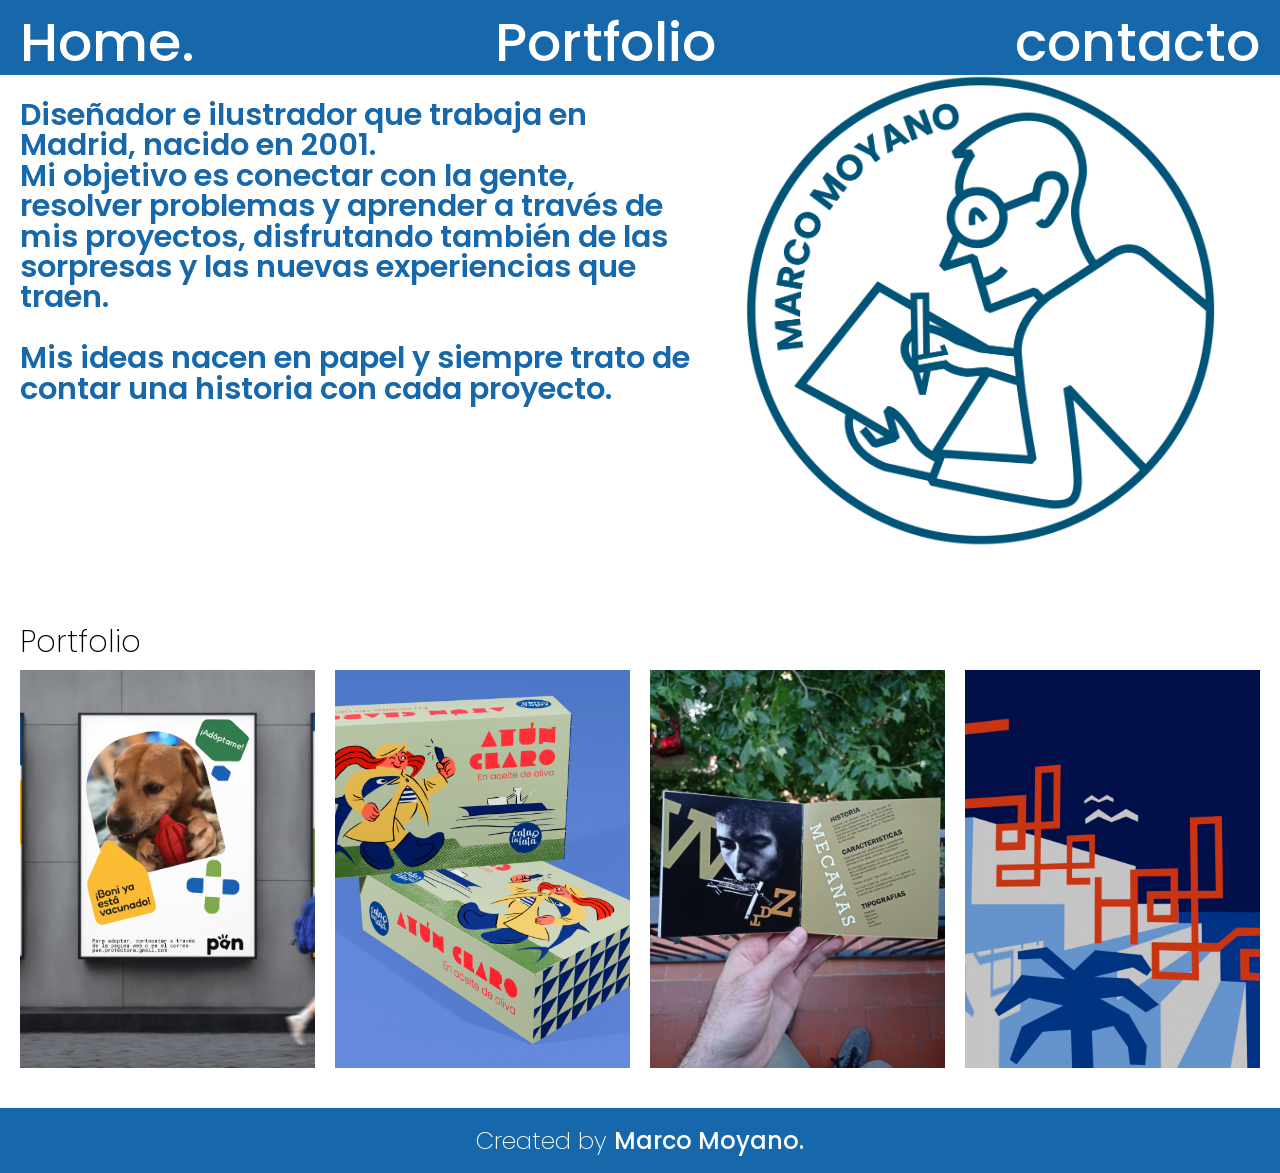
==== index.html @ 46b27351 "subir el portfolio a github" ====
<!DOCTYPE html>
<html lang="en">
<head>
    <meta charset="UTF-8">
    <meta name="viewport" content="width=device-width, initial-scale=1.0">
    <title>Document</title>

    <link href="css/estilos.css" rel="stylesheet">
    <link href="recursos/normalize.css" rel="stylesheet">
    <link href="recursos/poppins.css" rel="stylesheet">

    <link rel="preconnect" href="https://fonts.googleapis.com">
    <link rel="preconnect" href="https://fonts.gstatic.com" crossorigin>
    <link href="https://fonts.googleapis.com/css2?family=Poppins:ital,wght@0,100;0,200;0,300;0,400;0,500;0,600;0,700;0,800;0,900;1,100;1,200;1,300;1,400;1,500;1,600;1,700;1,800;1,900&display=swap" rel="stylesheet">

    <link rel="shortcut icon" href="">

    

</head>



<body>

    <nav class="flex nav poppins-medium">       
        
       
        <a href="#home"><p class="navdiv zoom2">Home.</p></a>
        <a href="#portfolio"><p class="navdiv zoom2">Portfolio</p></a>
        <a href="/contacto.html"><p class="navdiv zoom2">contacto</p></a>
        
    </nav>


 

                <div class="container3" id="home">
                    
                   

                    <p class="poppins-semibold biotext bio_side" >Diseñador e ilustrador que trabaja en Madrid, nacido en 2001.  <br>    
                      Mi objetivo es conectar con la gente, resolver problemas y aprender a través de mis proyectos, disfrutando también de las sorpresas y las nuevas experiencias que traen.
                       <br><br> Mis ideas nacen en papel y siempre trato de contar una historia con cada proyecto.
                    </p>
                    
                     
                     

                    <img src="recursos/imagenes/Logotipo_marcomoyano.png" class="bioimg" alt="chico sosteniendo un cartel tipográfico">
                    
                </div>
                <div>
                    <p class="poppins-extralight portfoliotitulo" id="portfolio" >Portfolio </p>
                </div>
               
                <div class="container4" id="contenedor-portafolio">
                  
                   <div class="poppins-regular" id="cursor-personalizado">saber más</div>
                  </div>

                <div class="portfoliofloor"> </div>
              
        </main>
    </div>
    
    



    <footer class=" poppins-extralight">
     <p>Created by <span class="poppins-medium white"> Marco Moyano. </span></p>
    </footer>
 
    <script src="script.js"></script>

</body>
</html>
---- css/estilos.css ----
@charset "UTF-8";
html {
  line-height: 1.15;
  -webkit-text-size-adjust: 100%;
  scroll-behavior: smooth;
}

body {
  margin: 0;
  padding: 0;
  cursor: auto;
}

main {
  display: block;
  padding-top: 0px;
}

h1 {
  font-size: 2em;
  margin: 0.67em 0;
}

hr {
  box-sizing: content-box;
  height: 0;
  overflow: visible;
}

pre {
  font-family: monospace, monospace;
  font-size: 1em;
}

a {
  background-color: transparent;
  text-decoration: none;
  color: rgb(0, 0, 0);
}

abbr[title] {
  border-bottom: none;
  text-decoration: underline;
  -webkit-text-decoration: underline dotted;
          text-decoration: underline dotted;
}

b, strong {
  font-weight: bolder;
}

code, kbd, samp {
  font-family: monospace, monospace;
  font-size: 1em;
}

small {
  font-size: 80%;
}

sub, sup {
  font-size: 75%;
  line-height: 0;
  position: relative;
  vertical-align: baseline;
}

sub {
  bottom: -0.25em;
}

sup {
  top: -0.5em;
}

img {
  border-style: none;
}

button, input, optgroup, select, textarea {
  font-family: inherit;
  font-size: 100%;
  line-height: 1.15;
  margin: 0;
}

button, input {
  overflow: visible;
}

button, select {
  text-transform: none;
}

button, [type=button], [type=reset], [type=submit] {
  -webkit-appearance: button;
  -moz-appearance: button;
       appearance: button;
}

button::-moz-focus-inner, [type=button]::-moz-focus-inner, [type=reset]::-moz-focus-inner, [type=submit]::-moz-focus-inner {
  border-style: none;
  padding: 0;
}

button:-moz-focusring, [type=button]:-moz-focusring, [type=reset]:-moz-focusring, [type=submit]:-moz-focusring {
  outline: 1px dotted ButtonText;
}

fieldset {
  padding: 0.35em 0.75em 0.625em;
}

legend {
  box-sizing: border-box;
  color: inherit;
  display: table;
  max-width: 100%;
  padding: 0;
  white-space: normal;
}

progress {
  vertical-align: baseline;
}

textarea {
  overflow: auto;
}

[type=checkbox], [type=radio] {
  box-sizing: border-box;
  padding: 0;
}

[type=number]::-webkit-inner-spin-button, [type=number]::-webkit-outer-spin-button {
  height: auto;
}

[type=search] {
  -webkit-appearance: textfield;
  -moz-appearance: textfield;
       appearance: textfield;
  outline-offset: -2px;
}
[type=search]::-webkit-search-decoration {
  -webkit-appearance: none;
}

::-webkit-file-upload-button {
  -webkit-appearance: button;
  font: inherit;
}

details {
  display: block;
}

summary {
  display: list-item;
}

template {
  display: none;
}

[hidden] {
  display: none;
}

.flex {
  display: flex;
}

.white {
  color: #ffffff;
}

.link1 {
  text-decoration: underline;
}

nav {
  padding: 11px 0px 19px 0px;
  height: 5vb;
  display: flex;
  justify-content: space-between;
  width: 100%;
  position: fixed;
  right: 0px;
  top: 0px;
  background-color: rgb(23, 104, 170);
  z-index: 99999;
}

.navdiv {
  height: 5vb;
  font-size: 6vb;
  padding-left: 20px;
  padding-right: 20px;
  margin: 0px;
  color: #ffffff;
}

footer {
  margin-top: 0px;
  padding: 10px 0;
  width: 100%;
  height: 5vh;
  background-color: rgb(23, 104, 170);
  display: flex;
  justify-content: center;
  align-items: center;
  bottom: 0;
}
footer p {
  color: #ffffff;
  font-size: 24px;
}

.container3 {
  scroll-margin-top: 60px;
  margin-top: 70px;
  margin-bottom: 60px;
  padding-left: 0%;
  display: grid;
  grid-template-columns: 55% 40%;
  grid-template-rows: 100%;
  width: 99%;
  height: auto;
  grid-gap: 30px;
  grid-template-areas: "text img";
}

.container4 {
  display: grid;
  grid-template-columns: repeat(auto-fill, minmax(250px, 1fr));
  gap: 20px;
  margin-left: 20px;
  margin-right: 20px;
  cursor: none;
}
.container4 a {
  cursor: none;
}

.bio_side {
  grid-area: text;
}

.biotext {
  padding-top: 30px;
  padding-left: 20px;
  margin: 0%;
  font-size: clamp(0.5rem, 3vw, 1.9rem);
  word-break: keep-all;
  color: rgb(23, 104, 170);
  line-height: 1;
}

.bioimg {
  margin-top: 0px;
  -o-object-fit: contain;
     object-fit: contain;
  width: 100%;
  height: 100%;
  grid-area: img;
}

.biologo {
  margin-top: 0px;
  -o-object-fit: cover;
     object-fit: cover;
  width: 40%;
  grid-area: logo;
  margin-left: 0%;
}

.biotitulo {
  margin: 0%;
  font-size: 30px;
  padding-left: 20px;
  text-align: left;
  grid-area: biotitulo;
  scroll-margin-top: 60px;
}

.portfoliotitulo {
  font-size: 30px;
  padding-top: 14px;
  padding-right: 100px;
  padding-left: 20px;
  margin-top: 45px;
  text-align: left;
  scroll-margin-top: 60px;
  margin-bottom: 10px;
}

.portfolio-card {
  -o-object-fit: cover;
     object-fit: cover;
  width: 100%;
  height: 100%;
}

.portfoliofloor {
  background-color: #ffffff;
  height: 40px;
}

.zoom {
  transition: transform 0.3s ease, box-shadow 0.3s ease;
  cursor: pointer;
}
.zoom:hover {
  transform: scale(1.05);
  box-shadow: 0 8px 15px rgba(0, 0, 0, 0.3);
}

.zoom2 {
  transition: transform 0.3s ease, box-shadow 0.3s ease;
  cursor: pointer;
}
.zoom2:hover {
  transform: scale(1.1);
}

.padding_mobile {
  padding-left: 1%;
  padding-right: 5%;
  padding-top: 0%;
}

/* cursor */
#cursor-personalizado {
  position: fixed;
  background-color: rgb(23, 104, 170);
  color: #ffffff;
  padding: 10px 18px;
  border-radius: 6px;
  font-size: 16px;
  font-family: "Poppins", sans-serif;
  font-weight: 400;
  pointer-events: none;
  transform: translate(-50%, -50%);
  opacity: 0;
  transition: opacity 0.15s ease;
  z-index: 9999;
}
#cursor-personalizado.activo {
  opacity: 1;
}

/* estilos de proyectos */
.container12 {
  margin-top: 60px;
  display: grid;
  grid-template-columns: 30% 67%;
  grid-template-rows: auto;
  width: 100%;
  height: auto;
  grid-gap: 3%;
  grid-template-areas: "text img";
}

.container_hafacafe {
  margin-top: 60px;
  margin-left: 20px;
  margin-right: 20px;
  display: grid;
  grid-template-columns: 56% 42%;
  grid-template-rows: auto;
  width: auto;
  height: auto;
  grid-gap: 20px;
  grid-template-areas: "text img";
}

.port_text {
  display: flex;
  flex-direction: column;
  grid-area: text;
  padding-left: 20px;
}

.port_text2 {
  display: flex;
  flex-direction: column;
  grid-area: text;
  padding-left: 0px;
}

.title1, .title3 {
  display: flex;
  grid-area: title;
  font-size: 30px;
  margin-bottom: 0%;
  align-items: flex-end;
}

.title2 {
  display: flex;
  grid-area: title;
  font-size: 36px;
  margin-bottom: 0%;
  align-items: flex-end;
  margin-top: 18px;
}

.title4 {
  margin-top: 0px;
  display: flex;
  grid-area: title;
  font-size: 32px;
  margin-bottom: 0%;
  align-items: flex-start;
}

.text1, .text3 {
  grid-area: text;
}

.text3 {
  display: flex;
  align-items: flex-end;
}

.text2 {
  grid-area: text;
  font-size: 18px;
}

.text_hafacafe {
  grid-area: text;
  margin-right: 80px;
  font-size: 24px;
}

.portfolio1, .portfolio2, .portfolio3, .portfolio4, .portfolio5, .portfolio6 {
  -o-object-fit: cover;
     object-fit: cover;
  width: 100%;
  height: 100%;
  grid-area: img;
}

.port_img {
  display: flex;
  flex-direction: column;
  grid-area: img;
}
.port_img img, .port_img video {
  margin-bottom: 10px;
  -o-object-fit: fill;
     object-fit: fill;
  width: 100%;
  height: 100%;
}

.img_rowsplit {
  display: flex;
  flex-direction: row;
  width: 50%;
  margin-bottom: 30px;
}
.img_rowsplit img {
  margin-bottom: 30px;
  -o-object-fit: cover;
     object-fit: cover;
}

.containercontacto {
  margin-top: 80px;
  margin-left: 20px;
  margin-right: 20px;
  width: auto;
  font-size: 30px;
}
.containercontacto p {
  margin-top: 0px;
  margin-bottom: 5px;
}

.swiper.mySwiper {
  width: 100%;
  max-width: 1000px;
  height: 500px;
  margin: 0 auto;
}

.swiper-slide {
  display: flex;
  justify-content: center;
  align-items: center;
  overflow: hidden;
  background: rgb(255, 255, 255);
}
.swiper-slide img, .swiper-slide video {
  display: block;
  width: 100%;
  height: 100%;
  -o-object-fit: contain;
     object-fit: contain;
}

:root {
  --swiper-navigation-color: rgb(0, 0, 0);
  --swiper-pagination-color: rgb(0, 0, 0);
}

.swiper-button-next, .swiper-button-prev {
  padding: 25px;
  border-radius: 50%;
  transform: scale(0.9);
}

body.clase-proyecto::-webkit-scrollbar {
  width: 0px;
}
body:not(.clase-proyecto):-webkit-scrollbar {
  width: 40px;
}

.container3::-webkit-scrollbar {
  width: 40px;
}

::-webkit-scrollbar {
  height: 12px;
}
::-webkit-scrollbar-thumb {
  background-color: rgb(110, 169, 224);
  border-radius: 0px;
  border: 3px solid #ffffff;
}

.poppins-black, .poppins-extrabold, .poppins-bold, .poppins-semibold, .poppins-medium, .poppins-regular, .poppins-light, .poppins-extralight, .poppins-thin {
  font-family: "Poppins", sans-serif;
  font-style: normal;
}

.poppins-black-italic, .poppins-extrabold-italic, .poppins-bold-italic, .poppins-semibold-italic, .poppins-medium-italic, .poppins-regular-italic, .poppins-light-italic, .poppins-extralight-italic, .poppins-thin-italic {
  font-family: "Poppins", sans-serif;
  font-style: italic;
}

.poppins-thin {
  font-weight: 100;
}
.poppins-extralight {
  font-weight: 200;
}
.poppins-light {
  font-weight: 300;
}
.poppins-regular {
  font-weight: 400;
}
.poppins-medium {
  font-weight: 500;
}
.poppins-semibold {
  font-weight: 600;
}
.poppins-bold {
  font-weight: 700;
}
.poppins-extrabold {
  font-weight: 800;
}
.poppins-black {
  font-weight: 900;
}
.poppins-thin-italic {
  font-weight: 100;
}
.poppins-extralight-italic {
  font-weight: 200;
}
.poppins-light-italic {
  font-weight: 300;
}
.poppins-regular-italic {
  font-weight: 400;
}
.poppins-medium-italic {
  font-weight: 500;
}
.poppins-semibold-italic {
  font-weight: 600;
}
.poppins-bold-italic {
  font-weight: 700;
}
.poppins-extrabold-italic {
  font-weight: 800;
}
.poppins-black-italic {
  font-weight: 900;
}

@media all and (max-width: 600px) {
  body {
    box-sizing: border-box;
  }
  nav {
    height: 2vb;
  }
  .navdiv {
    height: 5vb;
    font-size: 3vb;
    padding-left: 10px;
    padding-right: 20px;
  }
  /* Index en móvil */
  .container3 {
    margin-top: 60px;
    margin-bottom: 100px;
    grid-template-columns: 100%;
    grid-template-rows: auto;
    width: 100%;
    grid-gap: 15px;
    grid-template-areas: "img" "text";
  }
  .biotitulo {
    margin: 0%;
    font-size: 30px;
    text-align: left;
    grid-area: biotitulo;
    scroll-margin-top: 100px;
  }
  .biotext {
    grid-area: text;
    padding-top: 20px;
    margin-right: 30px;
    margin-left: 30px;
    font-size: 24px;
    word-break: keep-all;
  }
  .biologo {
    margin-top: 0px;
    width: 40%;
    grid-area: logo;
    margin-left: 30%;
    align-self: center;
  }
  .container4 {
    background-color: #ffffff;
    margin: 40px 20px 0 20px;
    grid-template-columns: 1fr;
    grid-template-rows: auto;
    width: auto;
    height: auto;
    grid-gap: 20px;
  }
  .portfoliotitulo {
    font-size: 30px;
    padding-top: 14px;
    padding-right: 100px;
    margin-top: 20px;
    text-align: left;
    scroll-margin-top: 40px;
  }
  .portfoliofloor {
    height: 8px;
  }
  .padding_mobile {
    padding-left: 7%;
    padding-right: 7%;
  }
  /* Proyectos en móvil */
  .container12 {
    margin: 40px 20px 0 20px;
    grid-template-columns: 99%;
    grid-template-rows: auto auto;
    width: auto;
    grid-gap: 25px;
    grid-template-areas: "text" "img";
  }
  .container_hafacafe {
    margin: 40px 20px 0 20px;
    grid-template-columns: 99%;
    grid-template-rows: auto auto;
    width: auto;
    grid-gap: 40px;
    grid-template-areas: "text" "img";
  }
  .text_hafacafe {
    grid-area: text;
    margin-right: 0px;
    font-size: 24px;
  }
  .title1, .title3 {
    font-size: 30px;
    align-items: flex-start;
  }
  .title2 {
    font-size: 40px;
    align-items: flex-start;
  }
  .text2 {
    font-size: 24px;
  }
  .containercontacto {
    margin: 60px 20px 0 20px;
    width: auto;
    font-size: 20px;
  }
  .containercontacto p {
    margin-top: 0px;
    margin-bottom: 5px;
  }
  .container5 {
    margin-top: 60px;
    display: grid;
    grid-template-columns: repeat(4, 1fr);
    grid-template-rows: repeat(4, 1fr);
    width: 90%;
    height: auto;
    grid-gap: 15px;
    grid-template-areas: "img img img img" "img img img img" "title title title title" "text text text text";
  }
}/*# sourceMappingURL=estilos.css.map */
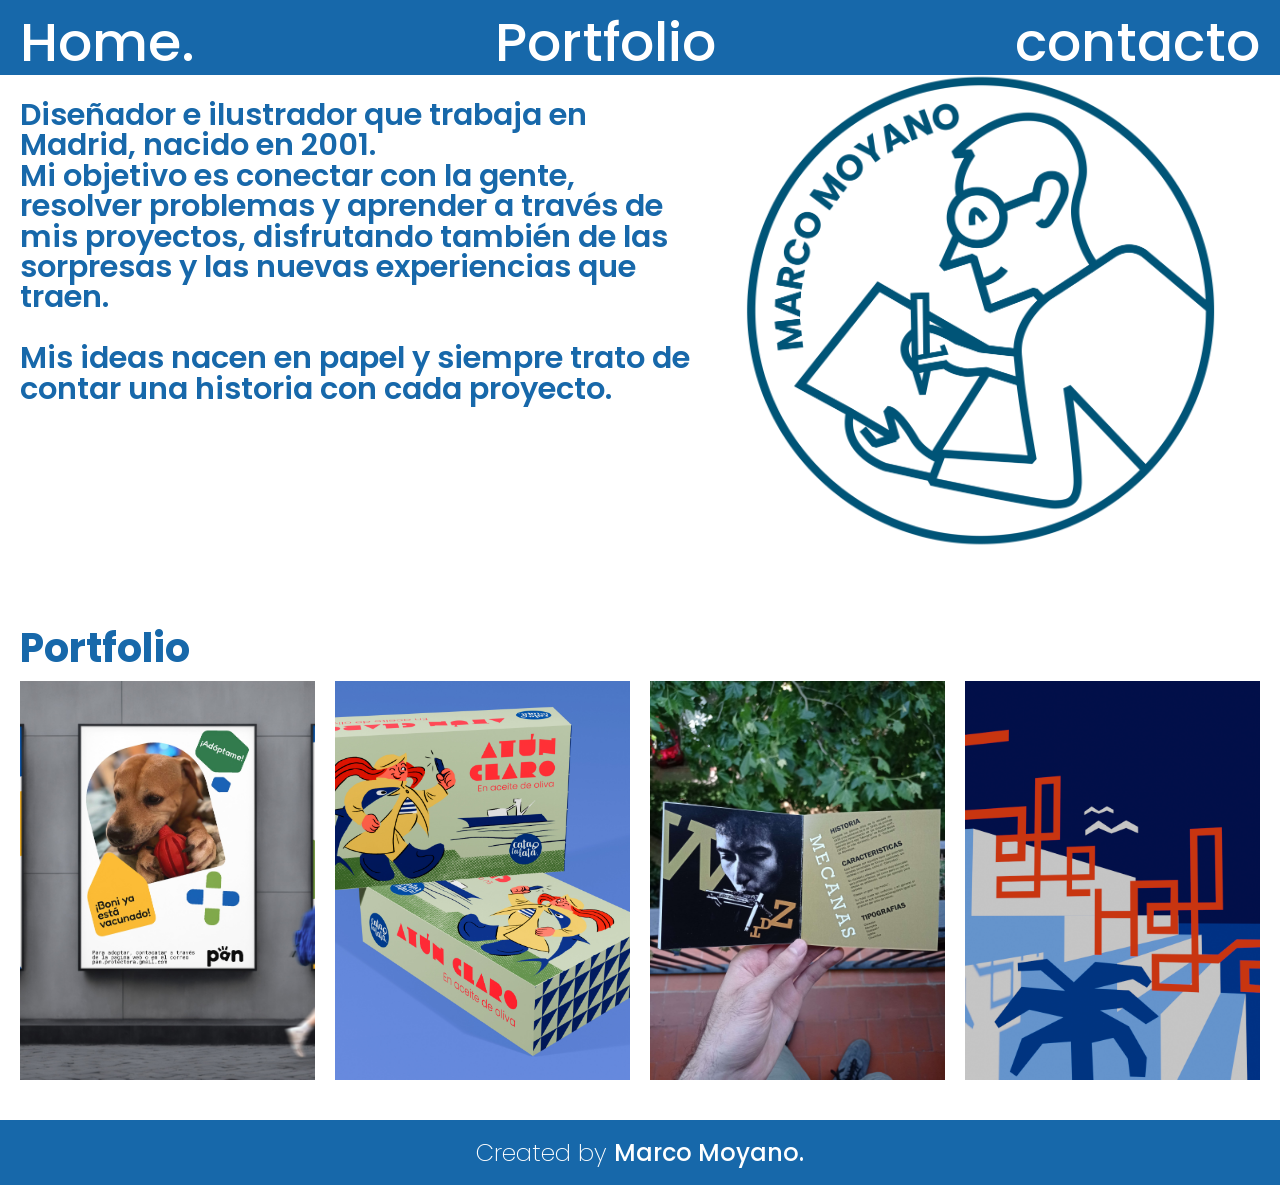
==== commit e338fcd0: "actualizacion del portfolio" ====
--- a/index.html
+++ b/index.html
@@ -44,14 +44,12 @@
                        <br><br> Mis ideas nacen en papel y siempre trato de contar una historia con cada proyecto.
                     </p>
                     
-                     
-                     
 
                     <img src="recursos/imagenes/Logotipo_marcomoyano.png" class="bioimg" alt="chico sosteniendo un cartel tipográfico">
                     
                 </div>
                 <div>
-                    <p class="poppins-extralight portfoliotitulo" id="portfolio" >Portfolio </p>
+                    <p class="poppins-bold portfoliotitulo" id="portfolio" >Portfolio </p>
                 </div>
                
                 <div class="container4" id="contenedor-portafolio">
--- a/css/estilos.css
+++ b/css/estilos.css
@@ -286,7 +286,8 @@
 }
 
 .portfoliotitulo {
-  font-size: 30px;
+  color: rgb(23, 104, 170);
+  font-size: 40px;
   padding-top: 14px;
   padding-right: 100px;
   padding-left: 20px;
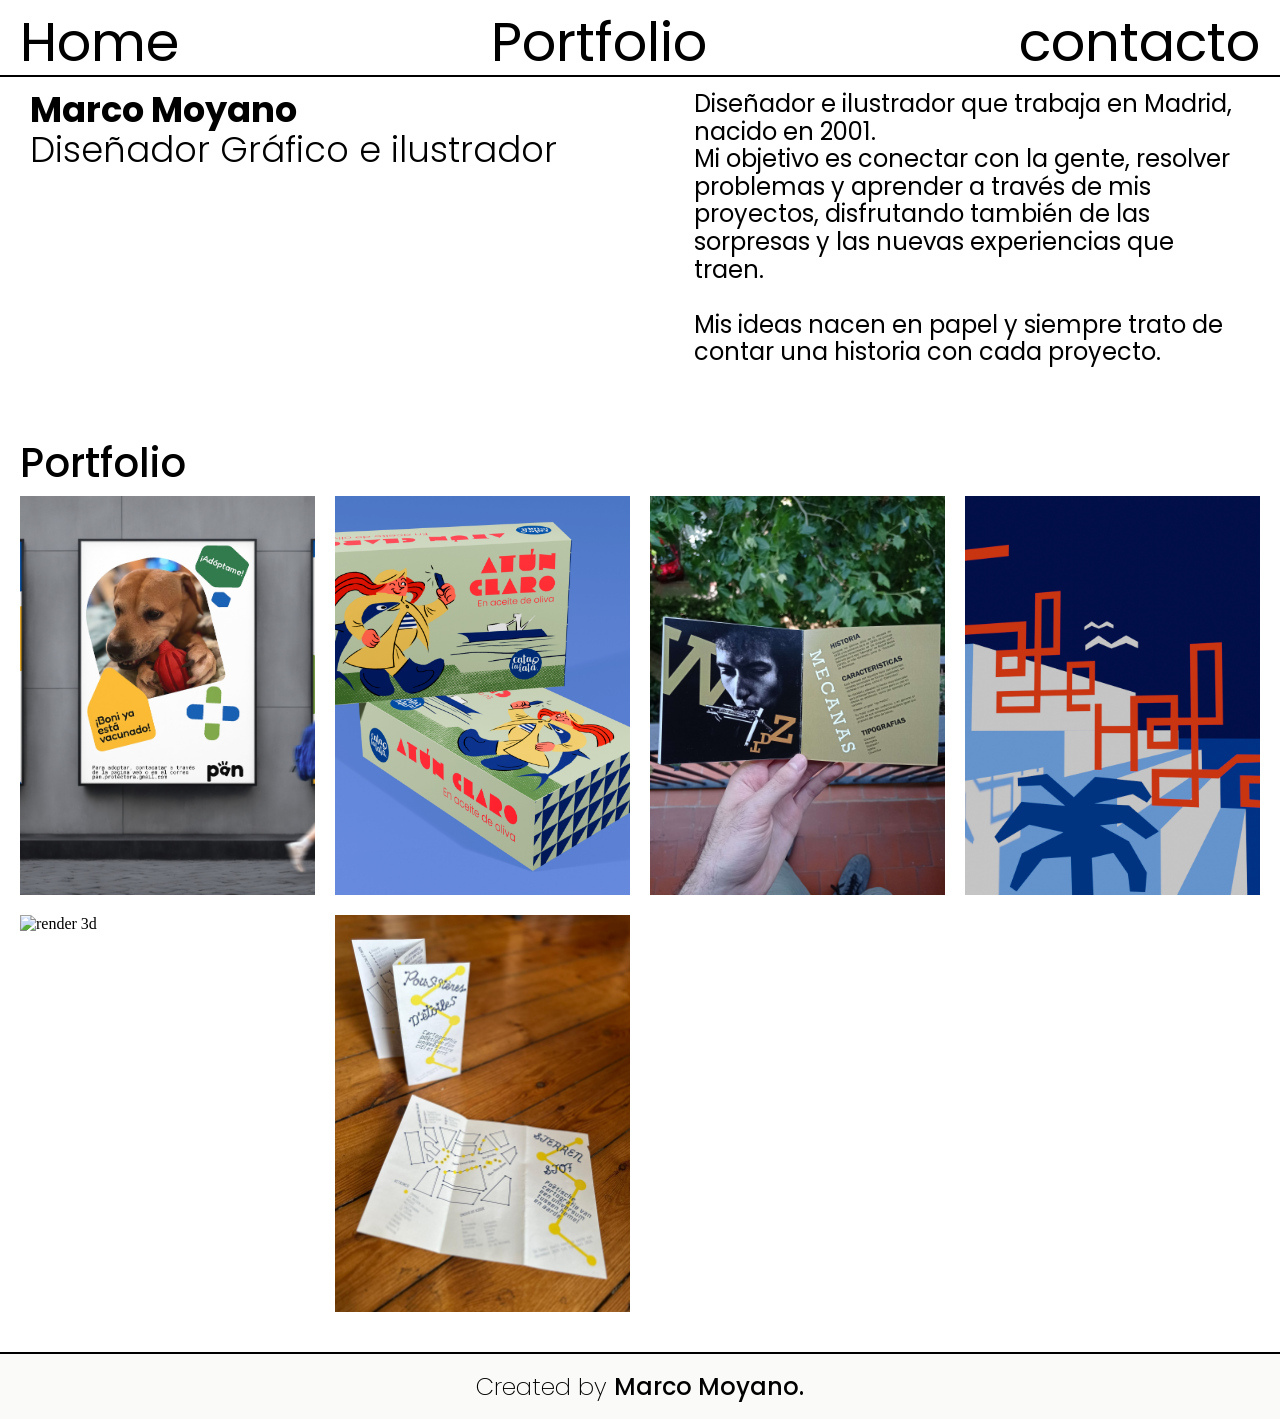
==== commit 246a1c1f: "nuevos colore y tamños de texto" ====
--- a/index.html
+++ b/index.html
@@ -23,10 +23,10 @@
 
 <body>
 
-    <nav class="flex nav poppins-medium">       
+    <nav class="flex nav poppins-regular">       
         
        
-        <a href="#home"><p class="navdiv zoom2">Home.</p></a>
+        <a href="#home"><p class="navdiv zoom2">Home</p></a>
         <a href="#portfolio"><p class="navdiv zoom2">Portfolio</p></a>
         <a href="/contacto.html"><p class="navdiv zoom2">contacto</p></a>
         
@@ -38,18 +38,23 @@
                 <div class="container3" id="home">
                     
                    
+                   <p class="poppins-bold bioimg " > Marco Moyano  <br> 
+                    <span class="poppins-light">Diseñador Gráfico e ilustrador</span>
+                    </p>
 
-                    <p class="poppins-semibold biotext bio_side" >Diseñador e ilustrador que trabaja en Madrid, nacido en 2001.  <br>    
+
+                    <p class="poppins-regular biotext bio_side" >Diseñador e ilustrador que trabaja en Madrid, nacido en 2001.  <br>    
                       Mi objetivo es conectar con la gente, resolver problemas y aprender a través de mis proyectos, disfrutando también de las sorpresas y las nuevas experiencias que traen.
                        <br><br> Mis ideas nacen en papel y siempre trato de contar una historia con cada proyecto.
                     </p>
                     
 
-                    <img src="recursos/imagenes/Logotipo_marcomoyano.png" class="bioimg" alt="chico sosteniendo un cartel tipográfico">
+                  
                     
                 </div>
+
                 <div>
-                    <p class="poppins-bold portfoliotitulo" id="portfolio" >Portfolio </p>
+                    <p class="poppins-medium portfoliotitulo" id="portfolio" >Portfolio </p>
                 </div>
                
                 <div class="container4" id="contenedor-portafolio">
@@ -67,7 +72,7 @@
 
 
     <footer class=" poppins-extralight">
-     <p>Created by <span class="poppins-medium white"> Marco Moyano. </span></p>
+     <p>Created by <span class="poppins-medium black"> Marco Moyano. </span></p>
     </footer>
  
     <script src="script.js"></script>
--- a/css/estilos.css
+++ b/css/estilos.css
@@ -3,17 +3,20 @@
   line-height: 1.15;
   -webkit-text-size-adjust: 100%;
   scroll-behavior: smooth;
+  min-height: 100%;
 }
 
 body {
   margin: 0;
   padding: 0;
   cursor: auto;
+  min-height: 100%;
 }
 
 main {
   display: block;
   padding-top: 0px;
+  min-height: 100%;
 }
 
 h1 {
@@ -189,8 +192,9 @@
   position: fixed;
   right: 0px;
   top: 0px;
-  background-color: rgb(23, 104, 170);
+  background-color: white;
   z-index: 99999;
+  border-bottom: 2px solid rgb(0, 0, 0);
 }
 
 .navdiv {
@@ -199,7 +203,7 @@
   padding-left: 20px;
   padding-right: 20px;
   margin: 0px;
-  color: #ffffff;
+  color: rgb(0, 0, 0);
 }
 
 footer {
@@ -207,14 +211,15 @@
   padding: 10px 0;
   width: 100%;
   height: 5vh;
-  background-color: rgb(23, 104, 170);
+  background-color: rgb(250, 250, 248);
   display: flex;
   justify-content: center;
   align-items: center;
   bottom: 0;
+  border-top: 2px solid rgb(0, 0, 0);
 }
 footer p {
-  color: #ffffff;
+  color: rgb(0, 0, 0);
   font-size: 24px;
 }
 
@@ -224,12 +229,12 @@
   margin-bottom: 60px;
   padding-left: 0%;
   display: grid;
-  grid-template-columns: 55% 40%;
+  grid-template-columns: 50% 45%;
   grid-template-rows: 100%;
   width: 99%;
   height: auto;
   grid-gap: 30px;
-  grid-template-areas: "text img";
+  grid-template-areas: "img text";
 }
 
 .container4 {
@@ -249,21 +254,25 @@
 }
 
 .biotext {
-  padding-top: 30px;
-  padding-left: 20px;
+  padding-top: 20px;
+  padding-left: 30px;
   margin: 0%;
-  font-size: clamp(0.5rem, 3vw, 1.9rem);
+  font-size: clamp(0.4rem, 3vw, 1.5rem);
   word-break: keep-all;
-  color: rgb(23, 104, 170);
-  line-height: 1;
+  color: rgb(0, 0, 0);
+  line-height: 1, 3;
+  color: rgb(0, 0, 0);
 }
 
 .bioimg {
-  margin-top: 0px;
-  -o-object-fit: contain;
-     object-fit: contain;
-  width: 100%;
-  height: 100%;
+  padding-top: 20px;
+  padding-left: 30px;
+  margin: 0%;
+  font-size: clamp(1rem, 6vw, 2.2rem);
+  word-break: keep-all;
+  color: rgb(0, 0, 0);
+  line-height: 1, 3;
+  color: rgb(0, 0, 0);
   grid-area: img;
 }
 
@@ -286,7 +295,6 @@
 }
 
 .portfoliotitulo {
-  color: rgb(23, 104, 170);
   font-size: 40px;
   padding-top: 14px;
   padding-right: 100px;
@@ -295,6 +303,7 @@
   text-align: left;
   scroll-margin-top: 60px;
   margin-bottom: 10px;
+  color: rgb(0, 0, 0);
 }
 
 .portfolio-card {
@@ -335,7 +344,7 @@
 /* cursor */
 #cursor-personalizado {
   position: fixed;
-  background-color: rgb(23, 104, 170);
+  background-color: rgb(0, 0, 0);
   color: #ffffff;
   padding: 10px 18px;
   border-radius: 6px;
@@ -357,9 +366,9 @@
   margin-top: 60px;
   display: grid;
   grid-template-columns: 30% 67%;
-  grid-template-rows: auto;
+  grid-template-rows: 100%;
   width: 100%;
-  height: auto;
+  height: 100%;
   grid-gap: 3%;
   grid-template-areas: "text img";
 }
@@ -484,7 +493,7 @@
 
 .swiper.mySwiper {
   width: 100%;
-  max-width: 1000px;
+  max-width: 100%;
   height: 500px;
   margin: 0 auto;
 }
@@ -530,7 +539,7 @@
   height: 12px;
 }
 ::-webkit-scrollbar-thumb {
-  background-color: rgb(110, 169, 224);
+  background-color: rgb(0, 0, 0);
   border-radius: 0px;
   border: 3px solid #ffffff;
 }
@@ -616,7 +625,7 @@
   /* Index en móvil */
   .container3 {
     margin-top: 60px;
-    margin-bottom: 100px;
+    margin-bottom: 40px;
     grid-template-columns: 100%;
     grid-template-rows: auto;
     width: 100%;
@@ -634,7 +643,7 @@
     grid-area: text;
     padding-top: 20px;
     margin-right: 30px;
-    margin-left: 30px;
+    margin-left: 0px;
     font-size: 24px;
     word-break: keep-all;
   }
@@ -647,7 +656,7 @@
   }
   .container4 {
     background-color: #ffffff;
-    margin: 40px 20px 0 20px;
+    margin: 20px 20px 0 20px;
     grid-template-columns: 1fr;
     grid-template-rows: auto;
     width: auto;
@@ -661,6 +670,7 @@
     margin-top: 20px;
     text-align: left;
     scroll-margin-top: 40px;
+    color: rgb(0, 0, 0);
   }
   .portfoliofloor {
     height: 8px;
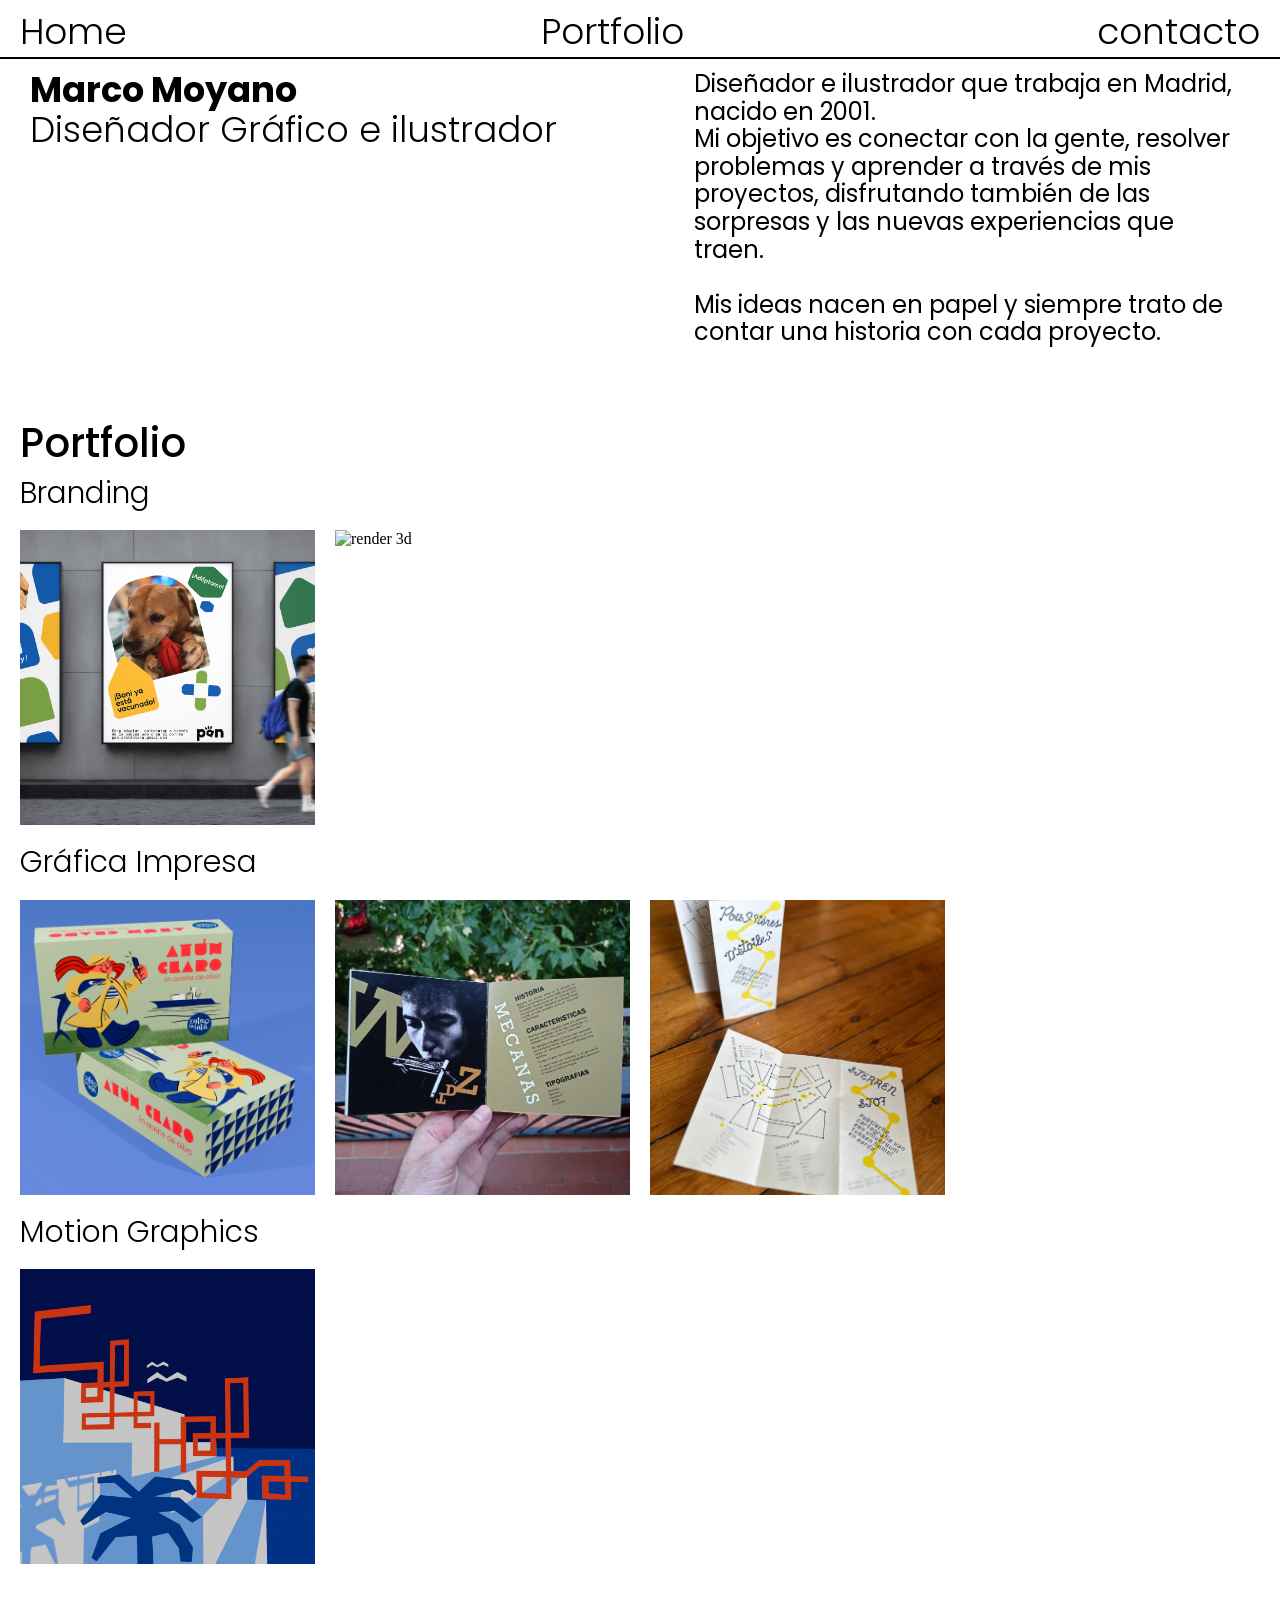
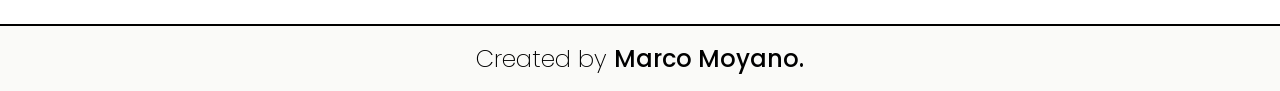
==== commit 0386e0e0: "añadidos nuevos archivos" ====
--- a/index.html
+++ b/index.html
@@ -23,7 +23,7 @@
 
 <body>
 
-    <nav class="flex nav poppins-regular">       
+    <nav class="flex nav poppins-light">       
         
        
         <a href="#home"><p class="navdiv zoom2">Home</p></a>
@@ -57,10 +57,41 @@
                     <p class="poppins-medium portfoliotitulo" id="portfolio" >Portfolio </p>
                 </div>
                
-                <div class="container4" id="contenedor-portafolio">
-                  
-                   <div class="poppins-regular" id="cursor-personalizado">saber más</div>
-                  </div>
+                <div class="container4">
+  <!-- El cartel de tu cursor se queda aquí arriba para que no deje de funcionar -->
+  <div class="poppins-regular" id="cursor-personalizado">saber más</div>
+  
+  <!-- Sección: Branding -->
+  <section class="seccion-portafolio">
+    <h2>Branding</h2>
+    <div id="categoria-branding" class="contenedor-proyectos"></div>
+  </section>
+
+  <!-- Sección: Gráfica Impresa -->
+  <section class="seccion-portafolio">
+    <h2>Gráfica Impresa</h2>
+    <div id="categoria-grafica-impresa" class="contenedor-proyectos"></div>
+  </section>
+
+  <!-- Sección: Motion Graphics -->
+  <section class="seccion-portafolio">
+    <h2>Motion Graphics</h2>
+    <div id="categoria-motion-graphics" class="contenedor-proyectos"></div>
+  </section>
+
+  <!-- Sección: Audiovisuales (Se ocultará sola) -->
+  <section class="seccion-portafolio">
+    <h2>Audiovisuales / Foto y Video</h2>
+    <div id="categoria-audiovisuales" class="contenedor-proyectos"></div>
+  </section>
+
+  <!-- Sección: Gráfica Web (Se ocultará sola) -->
+  <section class="seccion-portafolio">
+    <h2>Gráfica Web</h2>
+    <div id="categoria-grafica-web" class="contenedor-proyectos"></div>
+  </section>
+</div>
+
 
                 <div class="portfoliofloor"> </div>
               
--- a/css/estilos.css
+++ b/css/estilos.css
@@ -185,7 +185,7 @@
 
 nav {
   padding: 11px 0px 19px 0px;
-  height: 5vb;
+  height: 3vb;
   display: flex;
   justify-content: space-between;
   width: 100%;
@@ -198,8 +198,8 @@
 }
 
 .navdiv {
-  height: 5vb;
-  font-size: 6vb;
+  height: 3vb;
+  font-size: 4vb;
   padding-left: 20px;
   padding-right: 20px;
   margin: 0px;
@@ -225,7 +225,7 @@
 
 .container3 {
   scroll-margin-top: 60px;
-  margin-top: 70px;
+  margin-top: 50px;
   margin-bottom: 60px;
   padding-left: 0%;
   display: grid;
@@ -307,10 +307,13 @@
 }
 
 .portfolio-card {
+  display: block; /* Asegura que se comporte como un bloque contenedor */
+  width: 100% !important; /* Ocupa el 100% del ancho de su columna */
+  aspect-ratio: 1/1; /* 1️⃣ FUERZA UN FORMATO CUADRADO (Perfecto para grids unificados) */
   -o-object-fit: cover;
-     object-fit: cover;
-  width: 100%;
-  height: 100%;
+     object-fit: cover; /* 2️⃣ Recorta la imagen por el centro de forma inteligente sin deformarla */
+  -o-object-position: center;
+     object-position: center; /* Centra el encuadre del recorte */
 }
 
 .portfoliofloor {
@@ -344,8 +347,8 @@
 /* cursor */
 #cursor-personalizado {
   position: fixed;
-  background-color: rgb(0, 0, 0);
-  color: #ffffff;
+  background-color: #fbff26;
+  color: rgb(0, 0, 0);
   padding: 10px 18px;
   border-radius: 6px;
   font-size: 16px;
@@ -363,7 +366,7 @@
 
 /* estilos de proyectos */
 .container12 {
-  margin-top: 60px;
+  margin-top: 50px;
   display: grid;
   grid-template-columns: 30% 67%;
   grid-template-rows: 100%;
@@ -544,7 +547,7 @@
   border: 3px solid #ffffff;
 }
 
-.poppins-black, .poppins-extrabold, .poppins-bold, .poppins-semibold, .poppins-medium, .poppins-regular, .poppins-light, .poppins-extralight, .poppins-thin {
+.seccion-portafolio h2, .poppins-black, .poppins-extrabold, .poppins-bold, .poppins-semibold, .poppins-medium, .poppins-regular, .poppins-light, .poppins-extralight, .poppins-thin {
   font-family: "Poppins", sans-serif;
   font-style: normal;
 }
@@ -609,6 +612,58 @@
   font-weight: 900;
 }
 
+/* ==========================================================================
+   CONEXIÓN Y AJUSTES DE CATEGORÍAS EN FILAS
+   ========================================================================== */
+/* 1. Anulamos el comportamiento grid de container4 para que no rompa las secciones */
+.container4 {
+  display: block !important;
+  margin-left: 0px !important;
+  margin-right: 0px !important;
+}
+
+/* 2. Devolvemos los márgenes correctos a cada bloque de categoría */
+.seccion-portafolio {
+  margin-left: 20px;
+  margin-right: 20px;
+  margin-bottom: 20px; /* Separación saludable entre categorías */
+}
+
+/* 3. Corrección exacta de la tipografía heredando tus placeholders de Poppins */
+.seccion-portafolio h2 {
+  /* Usa tu misma base Poppins del proyecto */
+  font-weight: 300; /* Peso medium (puedes cambiarlo a 600 si quieres semibold) */
+  font-size: 30px; /* Mismo tamaño que tus subtítulos (.title1, .biotitulo) */
+  color: rgb(0, 0, 0); /* Hereda tu variable de color negro/azul principal */
+  margin-top: 10px;
+  margin-bottom: 20px;
+  text-align: left;
+}
+
+/* 4. Organización real en filas horizontales (Grid limpio e independiente por fila) */
+.contenedor-proyectos {
+  display: grid !important;
+  grid-template-columns: repeat(auto-fill, minmax(250px, 1fr)) !important; /* Reutiliza tus medidas originales */
+  gap: 20px !important;
+  width: 100%;
+}
+
+/* ==========================================================================
+   ADAPTACIÓN PARA MÓVILES (MEDIA QUERY)
+   ========================================================================== */
+@media all and (max-width: 600px) {
+  .seccion-portafolio {
+    margin: 20px 20px 0 20px;
+  }
+  .seccion-portafolio h2 {
+    font-size: 26px; /* Un poco más pequeño en móviles */
+    margin-top: 15px;
+  }
+  .contenedor-proyectos {
+    grid-template-columns: 1fr !important; /* En móviles va a una sola columna estirada como tenías el original */
+    grid-gap: 20px;
+  }
+}
 @media all and (max-width: 600px) {
   body {
     box-sizing: border-box;
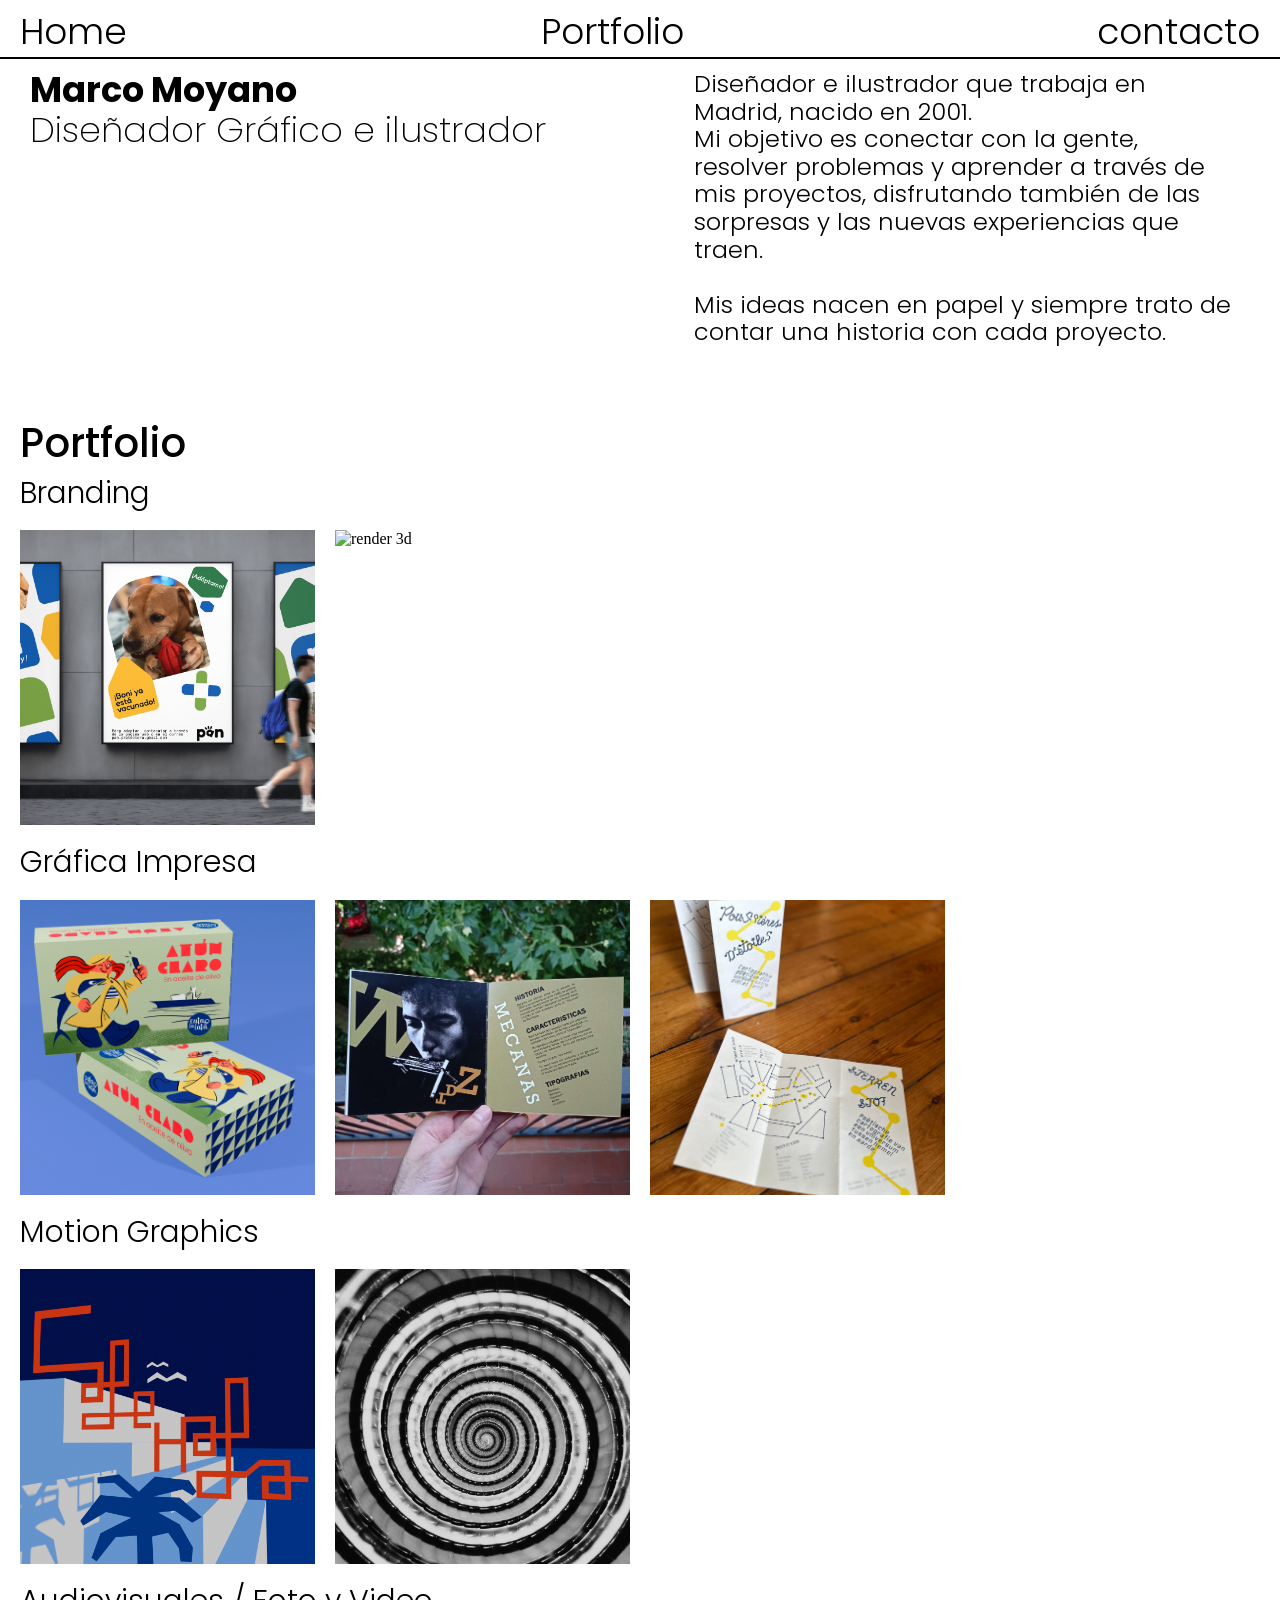
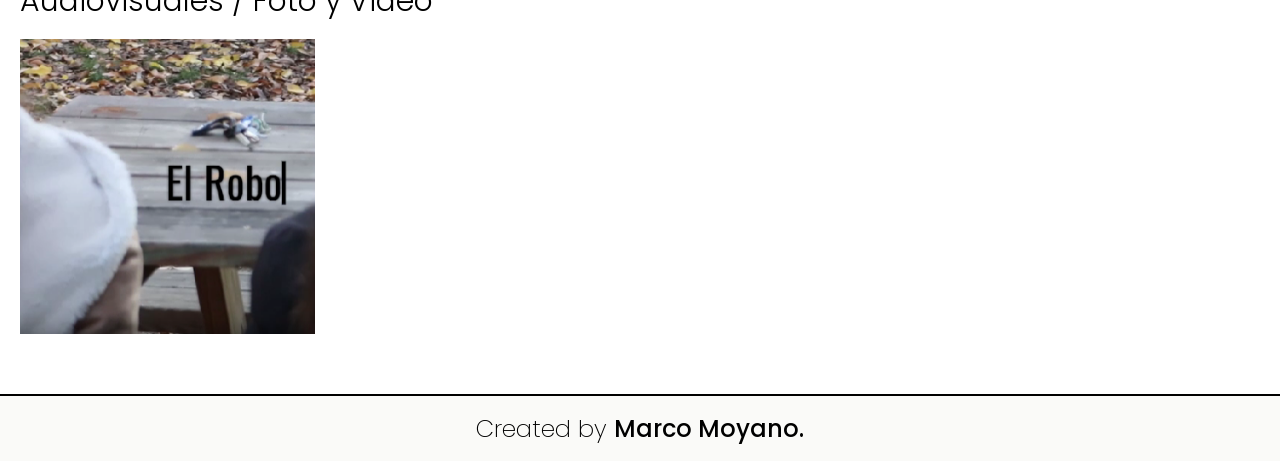
==== commit d2b77460: "nuevos apartados de portfolio" ====
--- a/index.html
+++ b/index.html
@@ -39,11 +39,11 @@
                     
                    
                    <p class="poppins-bold bioimg " > Marco Moyano  <br> 
-                    <span class="poppins-light">Diseñador Gráfico e ilustrador</span>
+                    <span class="poppins-extralight">Diseñador Gráfico e ilustrador</span>
                     </p>
 
 
-                    <p class="poppins-regular biotext bio_side" >Diseñador e ilustrador que trabaja en Madrid, nacido en 2001.  <br>    
+                    <p class="poppins-light biotext bio_side" >Diseñador e ilustrador que trabaja en Madrid, nacido en 2001.  <br>    
                       Mi objetivo es conectar con la gente, resolver problemas y aprender a través de mis proyectos, disfrutando también de las sorpresas y las nuevas experiencias que traen.
                        <br><br> Mis ideas nacen en papel y siempre trato de contar una historia con cada proyecto.
                     </p>
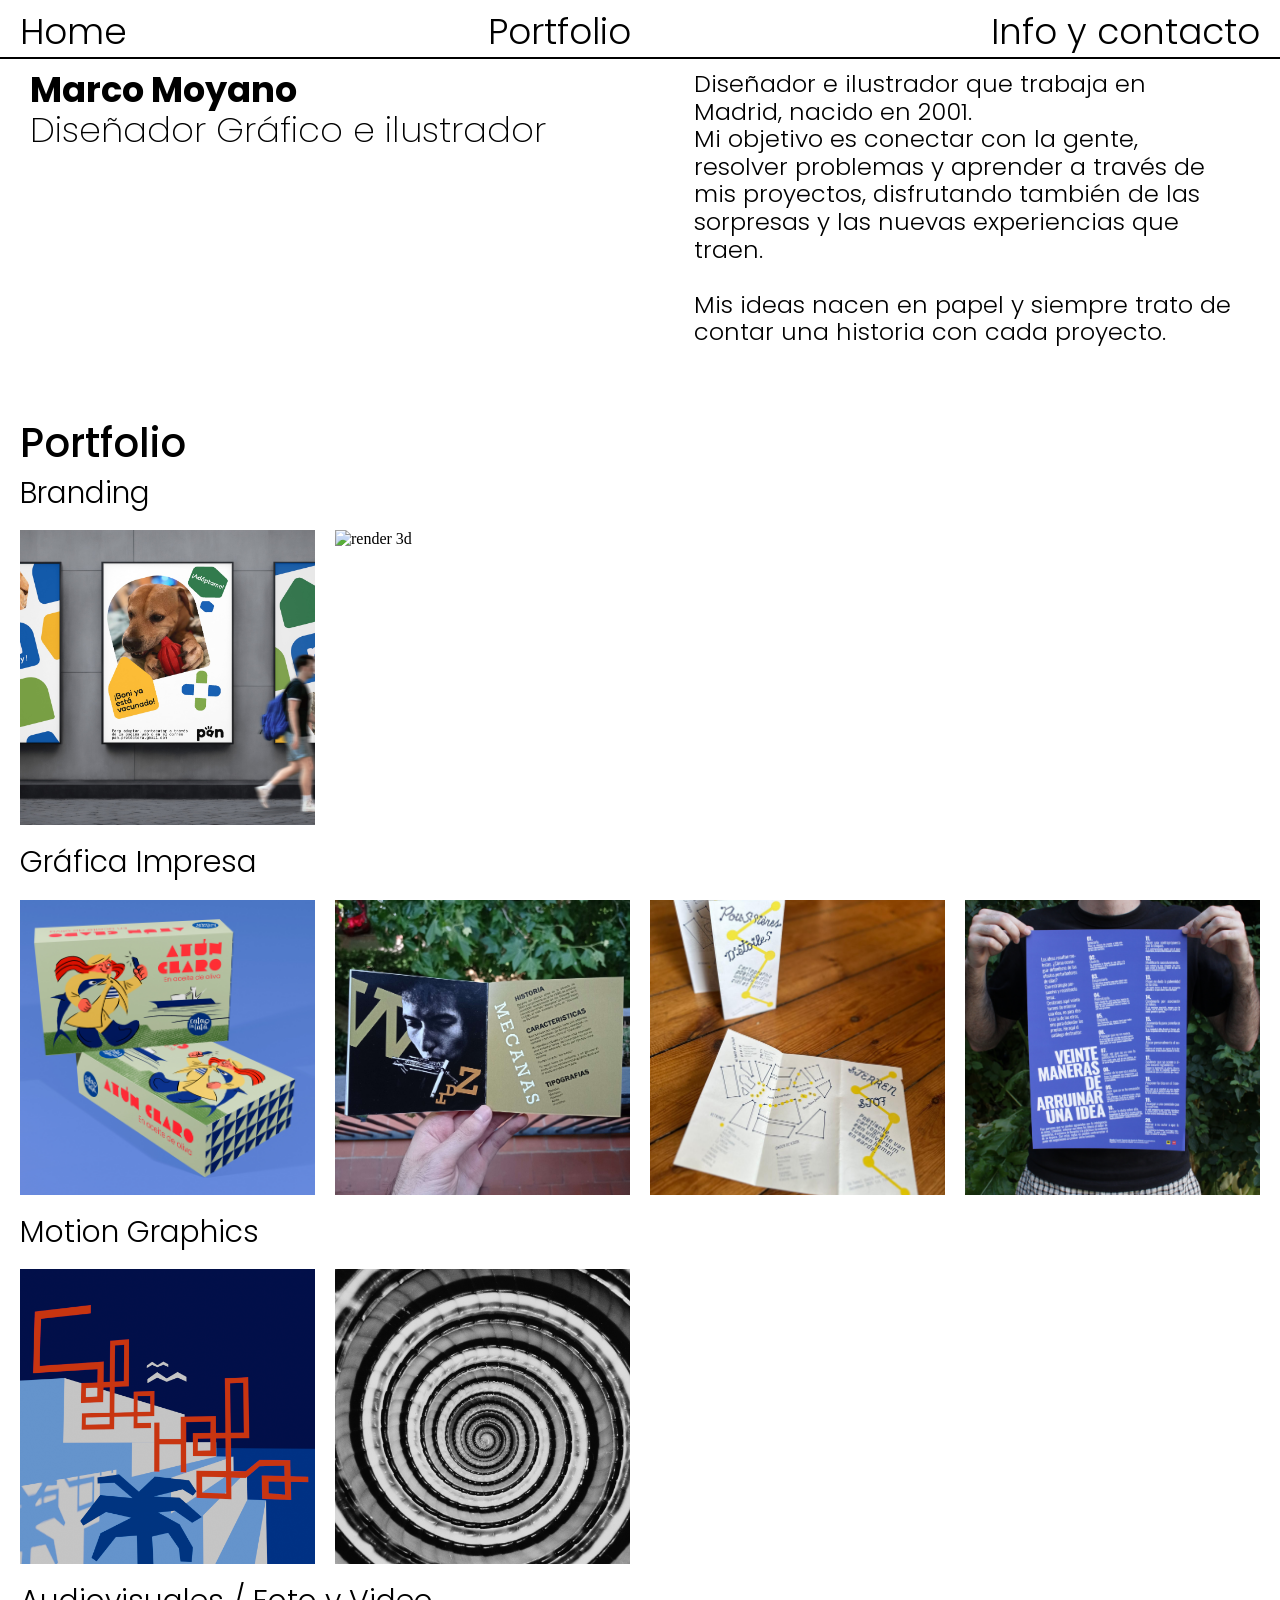
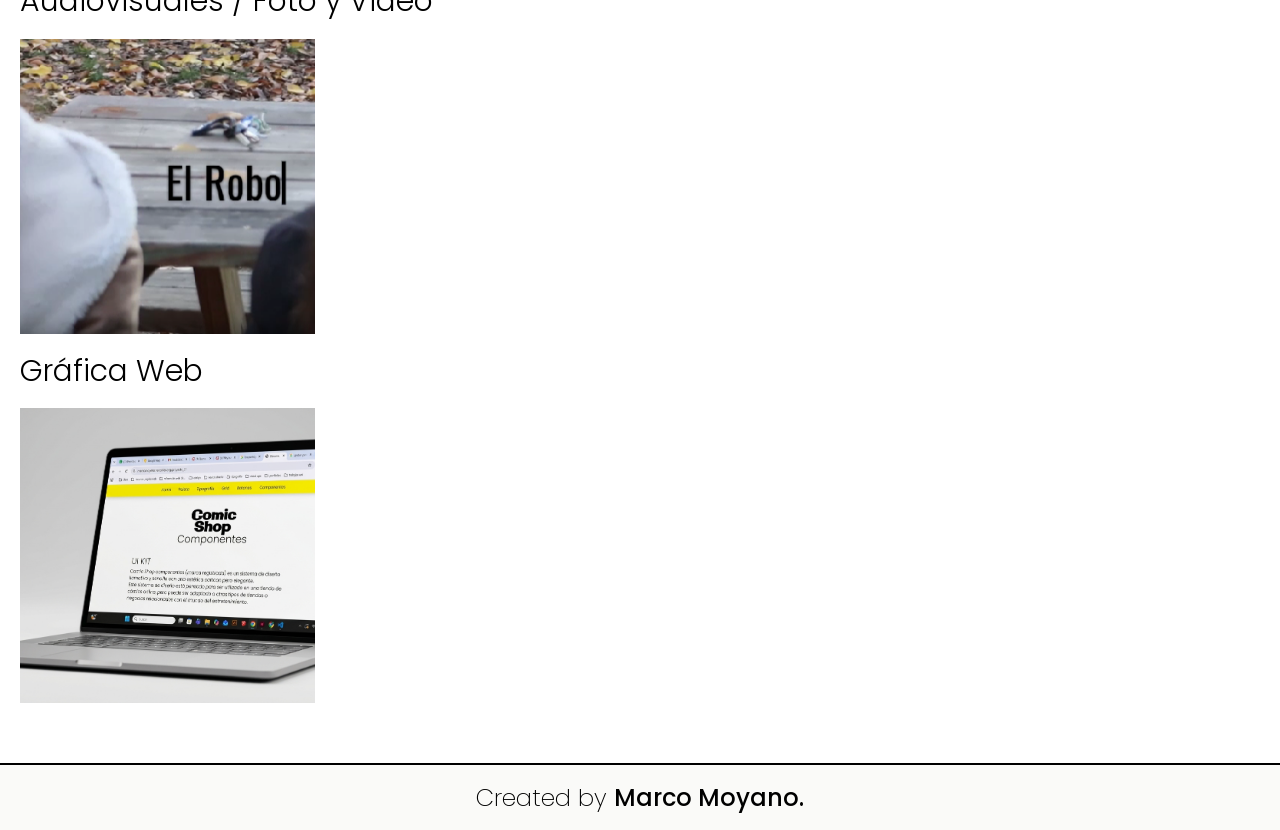
==== commit 443af265: "añadido nuevo proyecto y cambio en el swiper y reproduccion de videos" ====
--- a/index.html
+++ b/index.html
@@ -28,7 +28,7 @@
        
         <a href="#home"><p class="navdiv zoom2">Home</p></a>
         <a href="#portfolio"><p class="navdiv zoom2">Portfolio</p></a>
-        <a href="/contacto.html"><p class="navdiv zoom2">contacto</p></a>
+        <a href="/contacto.html"><p class="navdiv zoom2">Info y contacto</p></a>
         
     </nav>
 
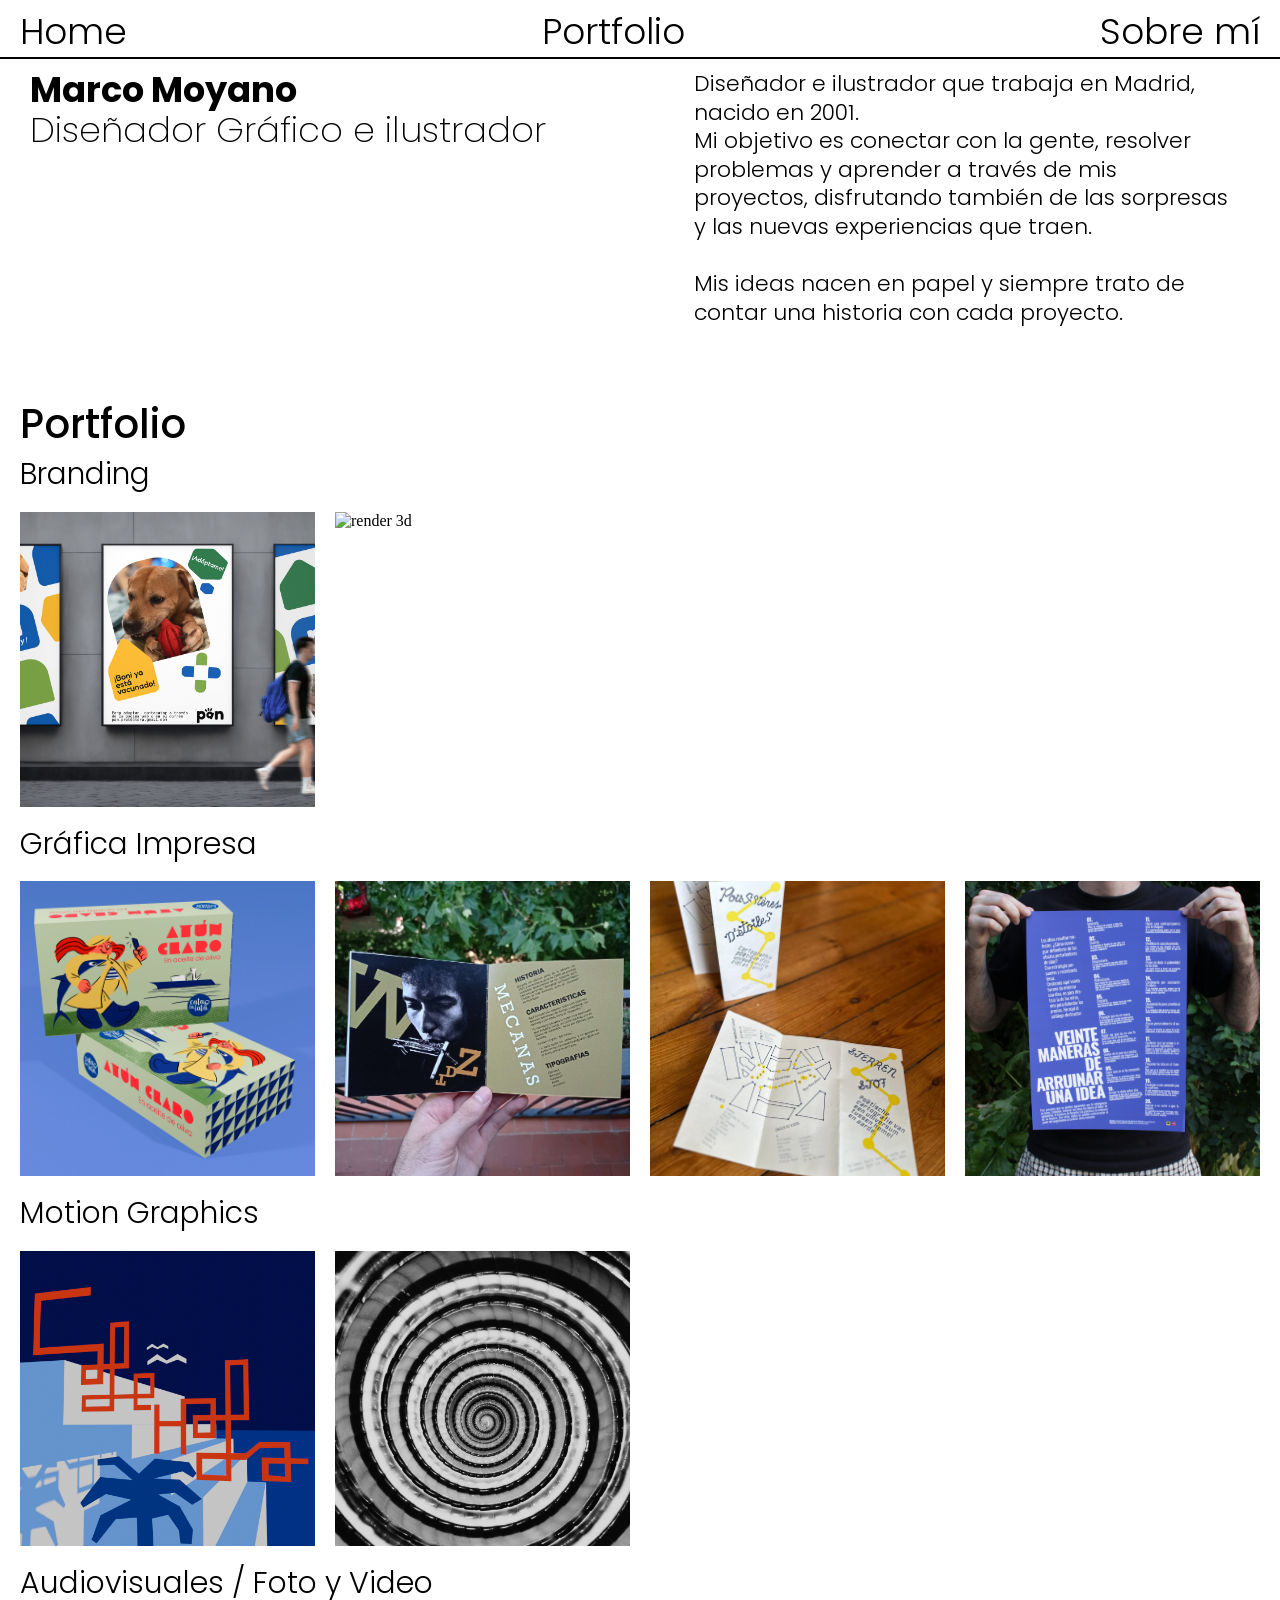
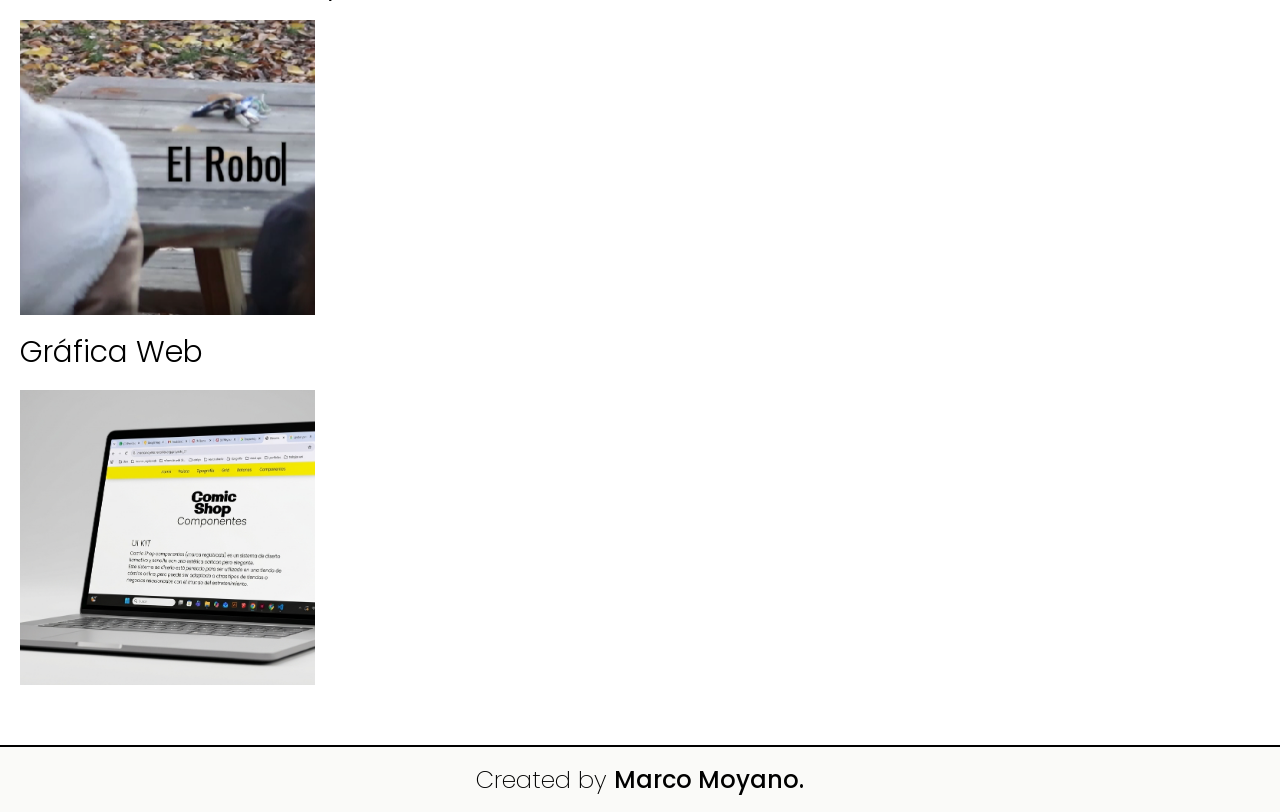
==== commit cb84c3fa: "actualizacion de fuentes y apartado hafa cafe" ====
--- a/index.html
+++ b/index.html
@@ -28,7 +28,7 @@
        
         <a href="#home"><p class="navdiv zoom2">Home</p></a>
         <a href="#portfolio"><p class="navdiv zoom2">Portfolio</p></a>
-        <a href="/contacto.html"><p class="navdiv zoom2">Info y contacto</p></a>
+        <a href="/contacto.html"><p class="navdiv zoom2">Sobre mí</p></a>
         
     </nav>
 
--- a/css/estilos.css
+++ b/css/estilos.css
@@ -257,10 +257,10 @@
   padding-top: 20px;
   padding-left: 30px;
   margin: 0%;
-  font-size: clamp(0.4rem, 3vw, 1.5rem);
+  font-size: 22px;
   word-break: keep-all;
   color: rgb(0, 0, 0);
-  line-height: 1, 3;
+  line-height: 1.3;
   color: rgb(0, 0, 0);
 }
 
@@ -381,11 +381,11 @@
   margin-left: 20px;
   margin-right: 20px;
   display: grid;
-  grid-template-columns: 56% 42%;
+  grid-template-columns: 50% 42%;
   grid-template-rows: auto;
   width: auto;
   height: auto;
-  grid-gap: 20px;
+  grid-gap: 150px;
   grid-template-areas: "text img";
 }
 
@@ -414,7 +414,7 @@
 .title2 {
   display: flex;
   grid-area: title;
-  font-size: 36px;
+  font-size: 32px;
   margin-bottom: 0%;
   align-items: flex-end;
   margin-top: 18px;
@@ -424,7 +424,7 @@
   margin-top: 0px;
   display: flex;
   grid-area: title;
-  font-size: 32px;
+  font-size: 24px;
   margin-bottom: 0%;
   align-items: flex-start;
 }
@@ -440,7 +440,7 @@
 
 .text2 {
   grid-area: text;
-  font-size: 18px;
+  font-size: 16px;
 }
 
 .text_hafacafe {
@@ -699,7 +699,7 @@
     padding-top: 20px;
     margin-right: 30px;
     margin-left: 0px;
-    font-size: 24px;
+    font-size: 22px;
     word-break: keep-all;
   }
   .biologo {
@@ -761,11 +761,11 @@
     align-items: flex-start;
   }
   .title2 {
-    font-size: 40px;
+    font-size: 28px;
     align-items: flex-start;
   }
   .text2 {
-    font-size: 24px;
+    font-size: 16px;
   }
   .containercontacto {
     margin: 60px 20px 0 20px;
